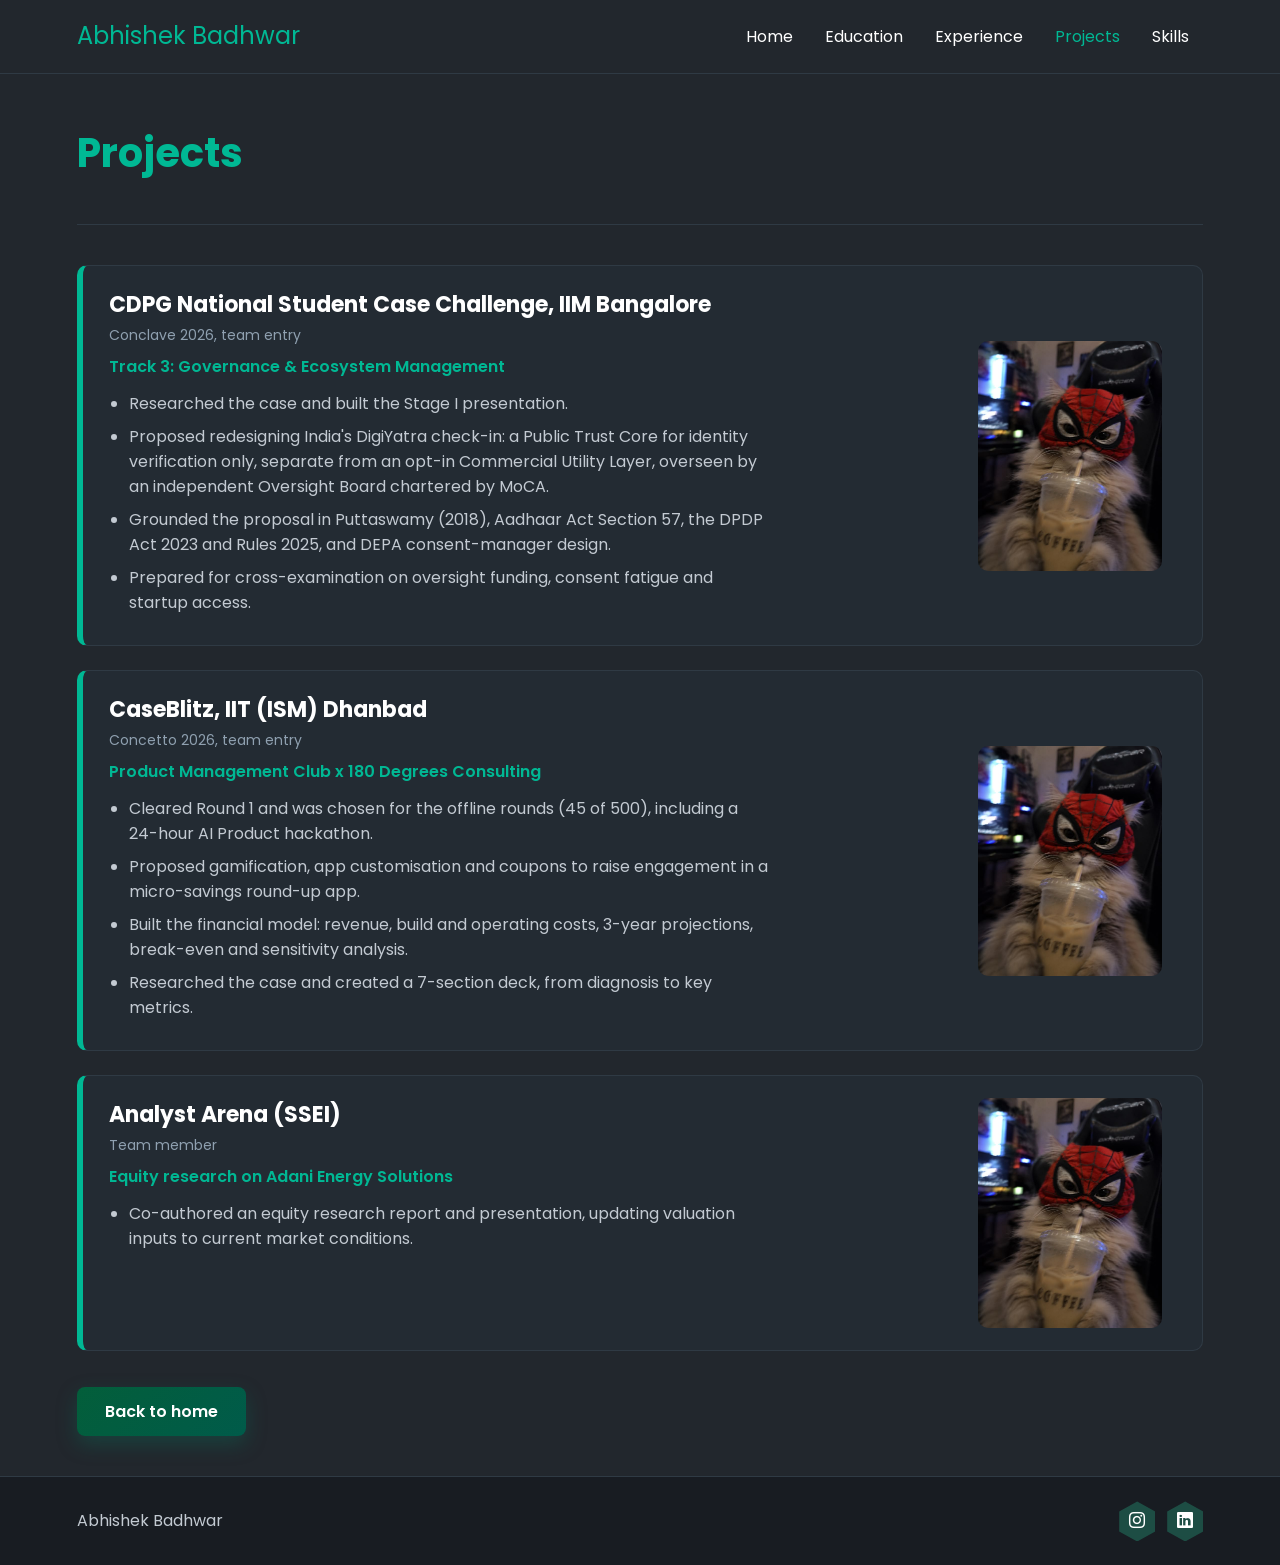
==== projects.html @ a320c950 "Add files via upload" ====
<!doctype html>
<html lang="en">
	<head>
		<meta charset="UTF-8" />
		<meta name="viewport" content="width=device-width, initial-scale=1.0" />
		<title>Projects</title>
		<link
			href="https://fonts.googleapis.com/css2?family=Poppins:wght@400;600&display=swap"
			rel="stylesheet"
		/>
		<link
			rel="stylesheet"
			href="https://cdn.jsdelivr.net/npm/bootstrap-icons@1.11.3/font/bootstrap-icons.min.css"
		/>
		<link rel="stylesheet" href="./stylesheet.css" />
	</head>

	<body>
		<header>
			<a class="logo" href="./index.html">Abhishek Badhwar</a>
			<nav>
				<a href="./index.html">Home</a>
				<a href="./edu.html">Education</a>
				<a href="./experience.html">Experience</a>
				<a class="active" href="./projects.html">Projects</a>
				<a href="./skills.html">Skills</a>
			</nav>
		</header>

		<section id="intro">
			<h1>Projects</h1>
		</section>
		<hr />

		<section>
			<div class="card">
				<div class="card-text">
					<h2>CDPG National Student Case Challenge, IIM Bangalore</h2>
					<p class="date">Conclave 2026, team entry</p>
					<p class="subtitle">
						Track 3: Governance &amp; Ecosystem Management
					</p>
					<ul>
						<li>
							Researched the case and built the Stage I
							presentation.
						</li>
						<li>
							Proposed redesigning India's DigiYatra check-in: a
							Public Trust Core for identity verification only,
							separate from an opt-in Commercial Utility Layer,
							overseen by an independent Oversight Board chartered
							by MoCA.
						</li>
						<li>
							Grounded the proposal in Puttaswamy (2018), Aadhaar
							Act Section 57, the DPDP Act 2023 and Rules 2025,
							and DEPA consent-manager design.
						</li>
						<li>
							Prepared for cross-examination on oversight funding,
							consent fatigue and startup access.
						</li>
					</ul>
				</div>
				<img class="card-img" src="./photo.jpg" alt="CDPG project" />
			</div>

			<div class="card">
				<div class="card-text">
					<h2>CaseBlitz, IIT (ISM) Dhanbad</h2>
					<p class="date">Concetto 2026, team entry</p>
					<p class="subtitle">
						Product Management Club x 180 Degrees Consulting
					</p>
					<ul>
						<li>
							Cleared Round 1 and was chosen for the offline
							rounds (45 of 500), including a 24-hour AI Product
							hackathon.
						</li>
						<li>
							Proposed gamification, app customisation and coupons
							to raise engagement in a micro-savings round-up app.
						</li>
						<li>
							Built the financial model: revenue, build and
							operating costs, 3-year projections, break-even and
							sensitivity analysis.
						</li>
						<li>
							Researched the case and created a 7-section deck,
							from diagnosis to key metrics.
						</li>
					</ul>
				</div>
				<img
					class="card-img"
					src="./photo.jpg"
					alt="CaseBlitz project"
				/>
			</div>

			<div class="card">
				<div class="card-text">
					<h2>Analyst Arena (SSEI)</h2>
					<p class="date">Team member</p>
					<p class="subtitle">
						Equity research on Adani Energy Solutions
					</p>
					<ul>
						<li>
							Co-authored an equity research report and
							presentation, updating valuation inputs to current
							market conditions.
						</li>
					</ul>
				</div>
				<img
					class="card-img"
					src="./photo.jpg"
					alt="Analyst Arena project"
				/>
			</div>

			<a class="button" href="./index.html">Back to home</a>
		</section>

		<footer>
			<div class="social">
				<a
					href="https://www.instagram.com/abhishek.budhwar/"
					aria-label="Instagram"
					><i class="bi bi-instagram"></i
				></a>
				<a
					href="https://www.linkedin.com/in/badhwar-abhishek27/"
					aria-label="LinkedIn"
					><i class="bi bi-linkedin"></i
				></a>
			</div>
			<p>Abhishek Badhwar</p>
		</footer>
	</body>
</html>
---- stylesheet.css ----
* {
	box-sizing: border-box;
}

body {
	margin: 0;
	font-family: "Poppins", Arial, Helvetica, sans-serif;
	font-size: 16px;
	color: #e8edf2;
	background-color: #22272d;
}

section {
	padding: 40px 6%;
}

#intro {
	position: relative;
	padding-top: 16px;
	padding-bottom: 8px;
}

h1 {
	font-size: 40px;
	color: #00b894;
}

h2 {
	font-size: 22px;
	color: #ffffff;
	margin: 0 0 4px 0;
}

p {
	margin: 0 0 12px 0;
}

hr {
	border: none;
	border-top: 1px solid #2f3a44;
	margin: 0 6%;
}

header {
	overflow: auto;
	padding: 16px 6%;
	border-bottom: 1px solid #2f3a44;
}

.logo {
	float: left;
	font-size: 24px;
	line-height: 40px;
	color: #00b894;
	text-decoration: none;
}

.logo:hover {
	color: #ffffff;
}

nav {
	float: right;
}

nav a {
	display: inline-block;
	padding: 8px 14px;
	color: #ffffff;
	text-decoration: none;
}

nav a:hover,
nav a.active {
	color: #00b894;
}

.hero {
	min-height: 360px;
	padding-right: 460px;
}

.tagline {
	font-size: 20px;
	font-weight: 600;
	color: #ffffff;
}

.about {
	max-width: 460px;
	font-size: 14px;
	color: #c3cad2;
}

.photo {
	position: absolute;
	top: 50%;
	right: 6%;
	transform: translateY(-50%);
	width: 300px;
	height: 300px;
	object-fit: cover;
	clip-path: circle();
}

.button {
	display: inline-block;
	margin-top: 12px;
	padding: 12px 28px;
	background: linear-gradient(135deg, #035e3a, #005b4a);
	color: #ffffff;
	font-weight: 600;
	text-decoration: none;
	border-radius: 8px;
	box-shadow: 0 8px 20px rgba(8, 114, 93, 0.35);
}

.button:hover {
	background: #ffffff;
	color: #00b894;
}

.card {
	position: relative;
	overflow: auto;
	margin-bottom: 24px;
	padding: 22px 26px;
	background-color: #232b33;
	border: 1px solid #2f3a44;
	border-left: 6px solid #00b894;
	border-radius: 10px;
}

.card:hover {
	border-left-color: #ffffff;
}

.card-text {
	float: left;
	width: 62%;
	min-height: 230px;
}

.card-img {
	position: absolute;
	top: 50%;
	right: 40px;
	transform: translateY(-50%);
	height: 230px;
	width: auto;
	border-radius: 10px;
}

.date {
	margin-bottom: 8px;
	font-size: 14px;
	color: #8fa0b0;
}

.subtitle {
	margin-bottom: 12px;
	font-weight: 600;
	color: #00b894;
}

.card ul {
	margin: 0;
	padding-left: 20px;
}

.card li {
	margin-bottom: 8px;
	color: #c3cad2;
}

table {
	width: 100%;
	border-collapse: collapse;
}

th,
td {
	padding: 10px 14px;
	border: 1px solid #2f3a44;
	text-align: left;
}

th {
	background-color: #1d4d44;
	color: #ffffff;
}

tbody tr:nth-of-type(even) {
	background-color: #232b33;
}

footer {
	overflow: auto;
	padding: 24px 6%;
	background-color: #181c22;
	border-top: 1px solid #2f3a44;
}

footer p {
	margin: 0;
	line-height: 40px;
	color: #c3cad2;
}

.social {
	float: right;
}

.social a {
	display: inline-block;
	width: 36px;
	height: 40px;
	margin-left: 8px;
	line-height: 40px;
	text-align: center;
	background-color: #1d4d44;
	color: #ffffff;
	clip-path: polygon(50% 0, 100% 25%, 100% 75%, 50% 100%, 0 75%, 0 25%);
}

.social a:hover {
	background-color: #00b894;
}

@media (max-width: 900px) {
	.logo {
		display: block;
		float: none;
	}

	nav {
		float: none;
	}

	nav a {
		padding: 6px 12px 6px 0;
	}

	.hero {
		min-height: 0;
		padding-right: 6%;
	}

	.photo {
		position: static;
		transform: none;
		display: block;
		width: 260px;
		height: 260px;
		margin-top: 24px;
	}

	.card-text {
		float: none;
		width: 100%;
		min-height: 0;
	}

	.card-img {
		position: static;
		transform: none;
		display: block;
		width: 100%;
		max-width: 320px;
		height: auto;
		margin-top: 16px;
	}
}
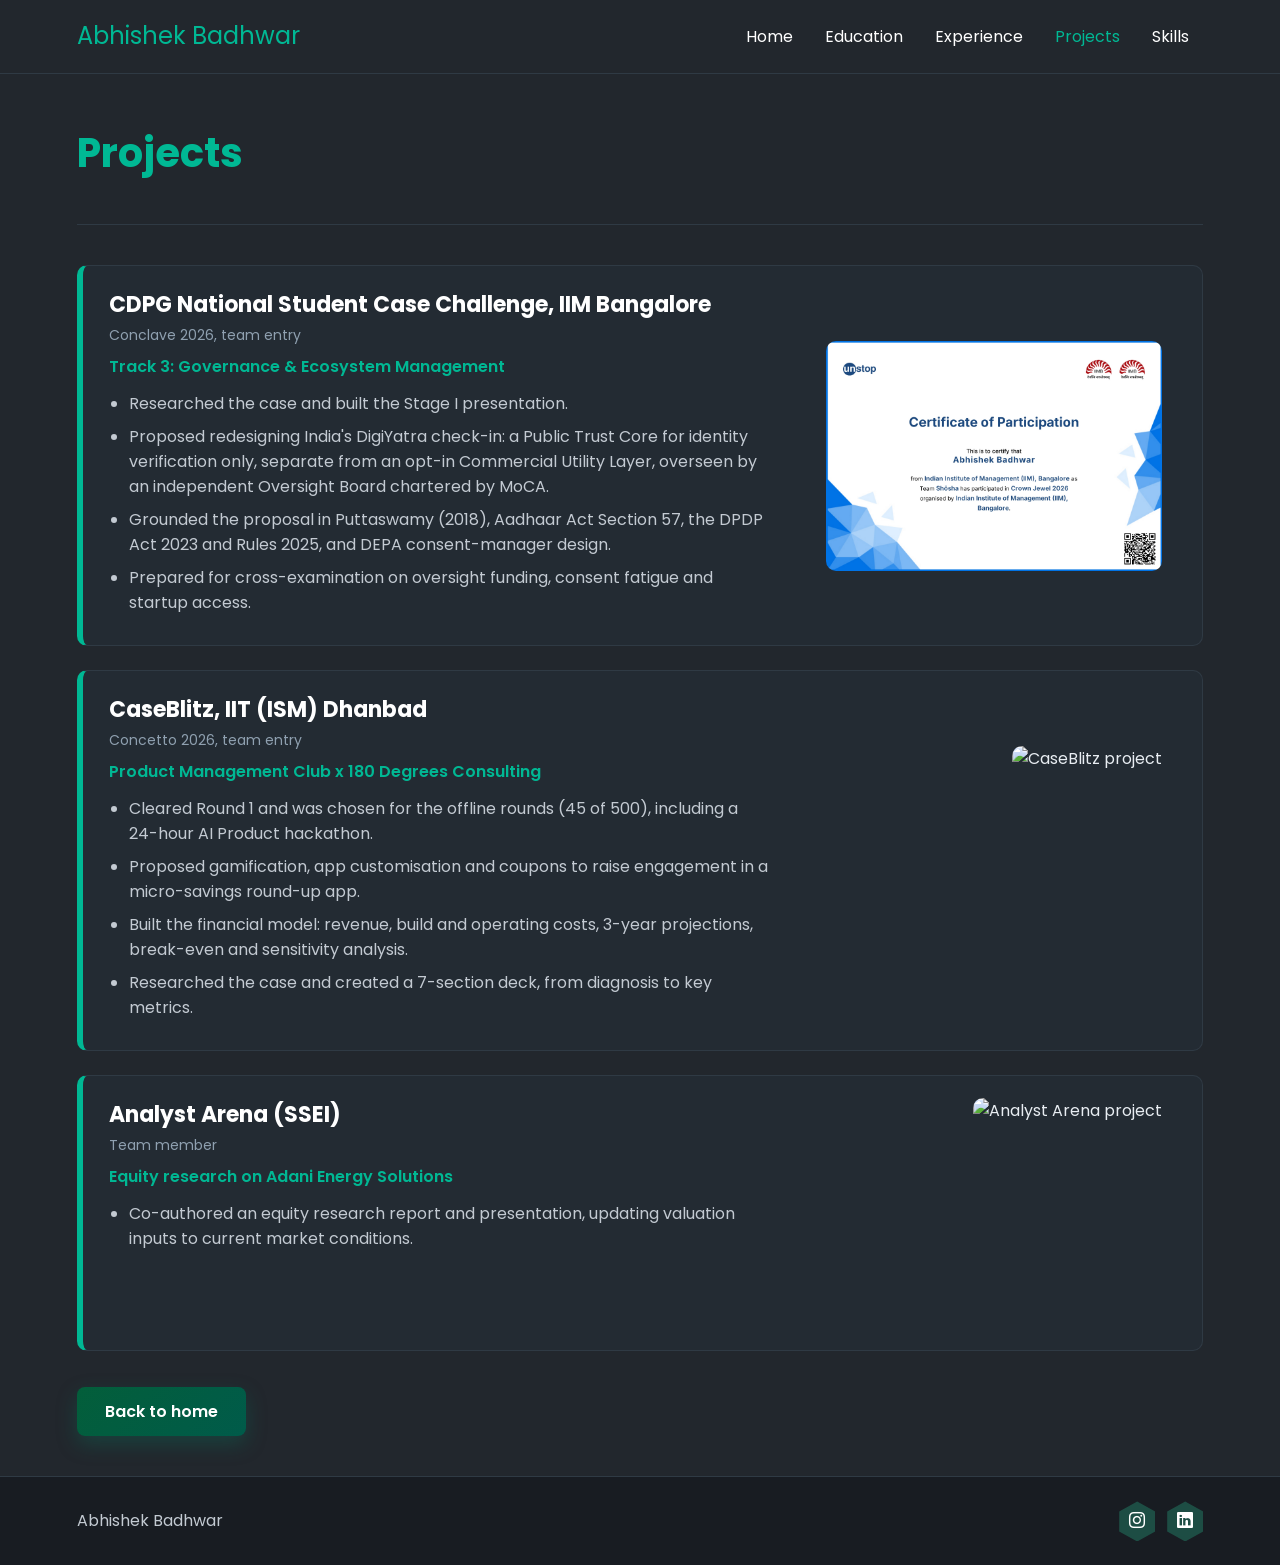
==== commit 111f5373: "Update projects.html" ====
--- a/projects.html
+++ b/projects.html
@@ -63,7 +63,7 @@
 						</li>
 					</ul>
 				</div>
-				<img class="card-img" src="./photo.jpg" alt="CDPG project" />
+				<img class="card-img" src="./iimbcerti.jpg" alt="CDPG project" />
 			</div>
 
 			<div class="card">
@@ -96,7 +96,7 @@
 				</div>
 				<img
 					class="card-img"
-					src="./photo.jpg"
+					src=".iitdcerti.jpg"
 					alt="CaseBlitz project"
 				/>
 			</div>
@@ -118,7 +118,7 @@
 				</div>
 				<img
 					class="card-img"
-					src="./photo.jpg"
+					src=".jpg"
 					alt="Analyst Arena project"
 				/>
 			</div>
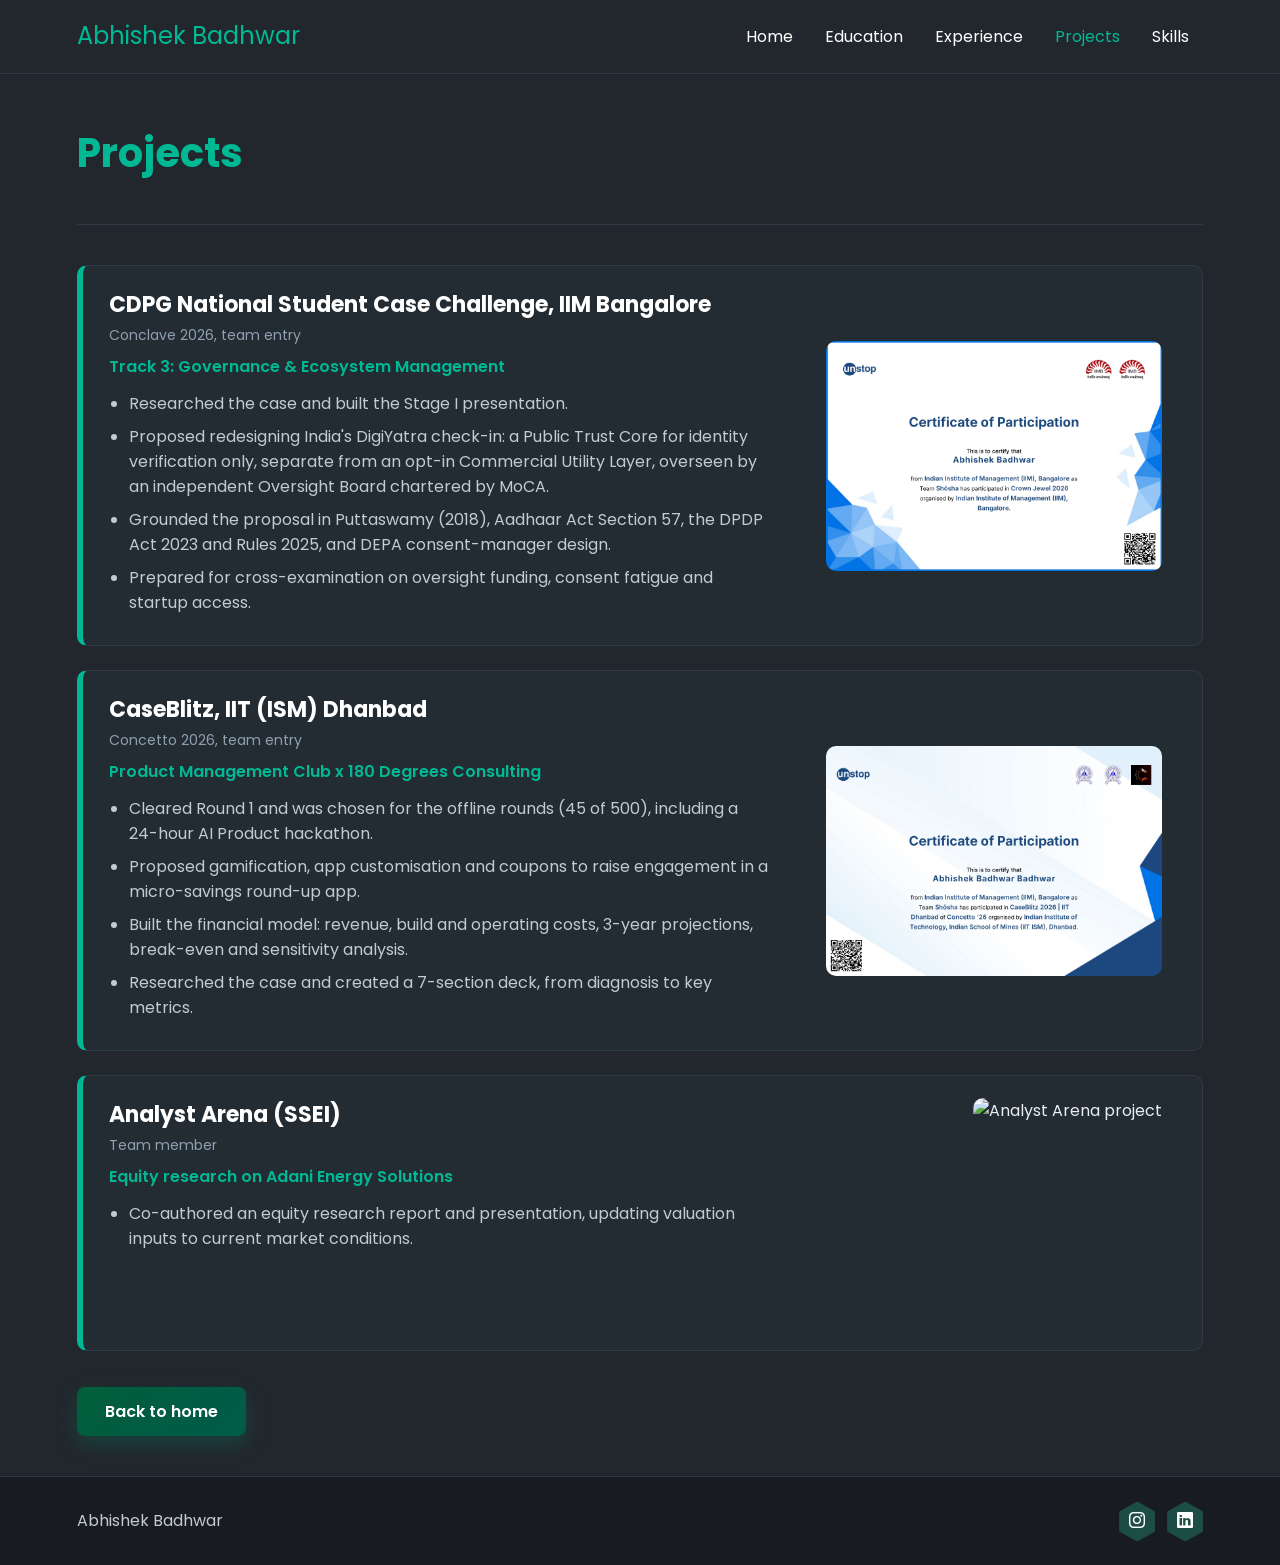
==== commit af92988f: "Update projects.html" ====
--- a/projects.html
+++ b/projects.html
@@ -96,7 +96,7 @@
 				</div>
 				<img
 					class="card-img"
-					src=".iitdcerti.jpg"
+					src="./iitdcerti.jpg"
 					alt="CaseBlitz project"
 				/>
 			</div>
